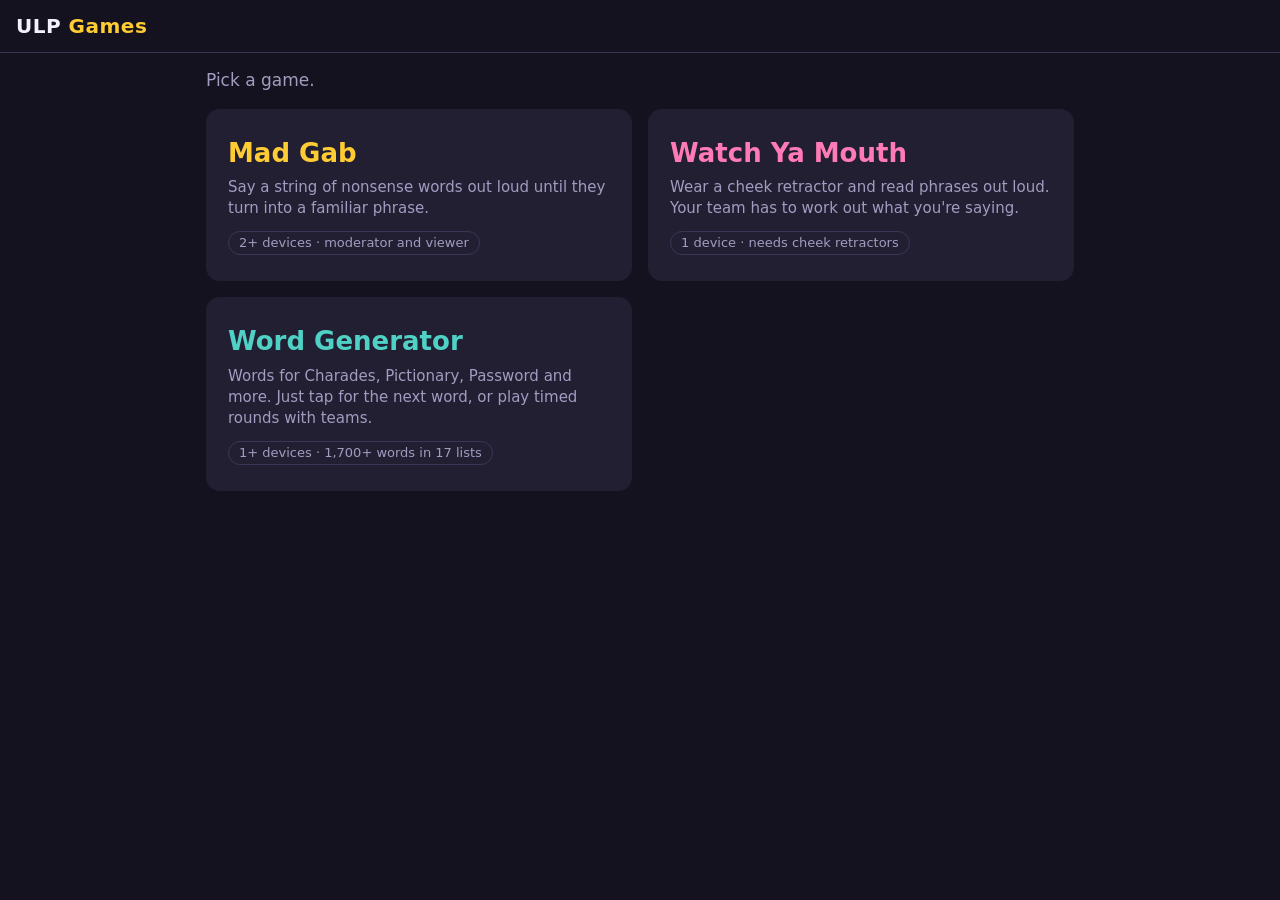
==== index.html @ d0f8ffa8 "Word Generator: add viewer screens run by a moderator The device you start on is the moderator and k" ====
<!doctype html>
<html lang="en">
<head>
<meta charset="utf-8">
<meta name="viewport" content="width=device-width, initial-scale=1, viewport-fit=cover">
<title>ULP Games</title>
<script>
  // Room links made before the games had their own folders: send them on to Mad Gab.
  if (new URLSearchParams(location.search).has('join')) location.replace('madgab/' + location.search);
</script>
<link rel="stylesheet" href="shared/style.css">
</head>
<body>
<header>
  <h1>ULP <span>Games</span></h1>
</header>
<main>
  <p class="muted" style="margin:0">Pick a game.</p>
  <div class="games">
    <a class="game-card" href="madgab/" style="--game:#ffcc33">
      <h2>Mad Gab</h2>
      <p>Say a string of nonsense words out loud until they turn into a familiar phrase.</p>
      <span class="tag">2+ devices · moderator and viewer</span>
    </a>
    <a class="game-card" href="watch-ya-mouth/" style="--game:#ff7ab6">
      <h2>Watch Ya Mouth</h2>
      <p>Wear a cheek retractor and read phrases out loud. Your team has to work out what you're saying.</p>
      <span class="tag">1 device · needs cheek retractors</span>
    </a>
    <a class="game-card" href="word-generator/" style="--game:#4fd1c5">
      <h2>Word Generator</h2>
      <p>Words for Charades, Pictionary, Password and more. Just tap for the next word, or play timed rounds with teams.</p>
      <span class="tag">1+ devices · 1,700+ words in 17 lists</span>
    </a>
  </div>
</main>
</body>
</html>
---- shared/style.css ----
:root {
  --bg: #14121f; --panel: #221f33; --text: #f4f1ff; --muted: #a29cc0;
  --accent: #ffcc33; --good: #3ecf8e; --bad: #ff6b6b; --line: #3a3654;
}
* { box-sizing: border-box; }
html, body { margin: 0; height: 100%; }
body {
  background: var(--bg); color: var(--text);
  font: 17px/1.4 system-ui, -apple-system, "Segoe UI", sans-serif;
  display: flex; flex-direction: column; min-height: 100dvh;
}
header { padding: 12px 16px; display: flex; align-items: center; gap: 12px; border-bottom: 1px solid var(--line); }
header h1 { margin: 0; font-size: 20px; letter-spacing: .5px; }
header h1 span { color: var(--accent); }
header { position: relative; }
.brand { background: none; padding: 4px 6px; margin: -4px -6px; font-size: 20px; font-weight: 700; letter-spacing: .5px; }
.brand small { font-size: 12px; color: var(--muted); }
.menu {
  position: absolute; top: calc(100% - 4px); left: 10px; z-index: 10; min-width: 220px;
  background: var(--panel); border: 1px solid var(--line); border-radius: 12px; padding: 6px;
  box-shadow: 0 10px 30px rgba(0,0,0,.45); display: flex; flex-direction: column;
}
.menu button { background: none; text-align: left; padding: 12px 14px; font-weight: 500; border-radius: 8px; }
.menu button:hover { background: var(--line); }
.menu .danger { color: var(--bad); }
.overlay { position: fixed; inset: 0; z-index: 20; background: rgba(0,0,0,.6); display: flex; align-items: center; justify-content: center; padding: 16px; }
.overlay .panel { max-width: 420px; width: 100%; }
.overlay h2 { margin: 0 0 4px; font-size: 22px; }
.overlay h2 span { color: var(--accent); }
header .status { margin-left: auto; font-size: 14px; color: var(--muted); }
.dot { display: inline-block; width: 9px; height: 9px; border-radius: 50%; background: var(--bad); margin-right: 6px; vertical-align: middle; }
.dot.on { background: var(--good); }
main { flex: 1; display: flex; flex-direction: column; padding: 16px; gap: 16px; max-width: 900px; width: 100%; margin: 0 auto; }
.hidden { display: none !important; }
.panel { background: var(--panel); border-radius: 14px; padding: 18px; }
button {
  font: inherit; font-weight: 600; border: 0; border-radius: 12px; padding: 14px 18px;
  background: var(--line); color: var(--text); cursor: pointer;
}
button:active { transform: scale(.98); }
button:disabled { opacity: .4; cursor: default; }
button.primary { background: var(--accent); color: #1a1600; }
button.good { background: var(--good); color: #002414; }
button.bad { background: var(--bad); color: #2a0000; }
input, select {
  font: inherit; background: var(--bg); color: var(--text); border: 1px solid var(--line);
  border-radius: 10px; padding: 10px 12px; width: 100%;
}
label { display: block; font-size: 14px; color: var(--muted); margin-bottom: 6px; }
.row { display: flex; gap: 12px; flex-wrap: wrap; }
.row > * { flex: 1 1 160px; }
.big-choice { display: grid; gap: 16px; grid-template-columns: 1fr 1fr; }
@media (max-width: 560px) { .big-choice { grid-template-columns: 1fr; } }
.big-choice button { padding: 28px 18px; font-size: 22px; text-align: left; }
.big-choice button small { display: block; font-weight: 400; font-size: 15px; opacity: .75; margin-top: 6px; }
.code { font: 700 44px/1 ui-monospace, Menlo, monospace; letter-spacing: 8px; color: var(--accent); }
.muted { color: var(--muted); }
.center { text-align: center; }
#qr { background: #fff; padding: 10px; border-radius: 10px; display: inline-block; }
#qr img, #qr canvas { display: block; }

.scorebar { display: flex; gap: 10px; flex-wrap: wrap; justify-content: center; }
.team { background: var(--panel); border-radius: 12px; padding: 8px 14px; text-align: center; min-width: 110px; border: 2px solid transparent; }
.team.current { border-color: var(--accent); }
.team b { display: block; font-size: 26px; }
.clock { font: 700 64px/1 ui-monospace, Menlo, monospace; text-align: center; }
.clock.low { color: var(--bad); }
.puzzle {
  font-weight: 800; text-align: center; line-height: 1.15;
  font-size: clamp(34px, 9vw, 84px); padding: 24px 8px; word-break: break-word;
}
.answer { text-align: center; font-size: clamp(22px, 5vw, 36px); color: var(--good); font-weight: 700; }
.answer-label { text-align: center; font-size: 13px; text-transform: uppercase; letter-spacing: 2px; color: var(--muted); }
.actions { display: grid; grid-template-columns: 1fr 1fr; gap: 12px; }
.actions button { padding: 26px; font-size: 24px; }
.results { list-style: none; padding: 0; margin: 0; }
.results li { padding: 8px 0; border-bottom: 1px solid var(--line); display: flex; gap: 10px; }
.results li .mark { width: 22px; flex: none; font-weight: 800; }
.results li.got .mark { color: var(--good); }
.results li.skip .mark { color: var(--bad); }
.results .p { color: var(--muted); font-size: 15px; }
.viewer-stage { flex: 1; display: flex; flex-direction: column; justify-content: center; gap: 12px; }
.banner { text-align: center; font-size: 26px; font-weight: 700; }
a { color: var(--accent); }

/* Game picker (the site's start page) */
.games { display: grid; gap: 16px; grid-template-columns: 1fr 1fr; }
@media (max-width: 560px) { .games { grid-template-columns: 1fr; } }
.game-card {
  display: block; text-decoration: none; color: var(--text); background: var(--panel);
  border-radius: 14px; padding: 24px 20px; border: 2px solid transparent;
}
.game-card:hover { border-color: var(--game, var(--accent)); }
.game-card h2 { margin: 0 0 6px; font-size: 26px; color: var(--game, var(--accent)); }
.game-card p { margin: 0; color: var(--muted); font-size: 15px; }
.game-card .tag { display: inline-block; margin-top: 12px; font-size: 13px; color: var(--muted); border: 1px solid var(--line); border-radius: 999px; padding: 2px 10px; }
.back { font-size: 15px; color: var(--muted); text-decoration: none; }
.back:hover { color: var(--text); }

/* Watch Ya Mouth has its own accent colour */
body.wym { --accent: #ff7ab6; }
body.wym button.primary { color: #2a0016; }

/* Word Generator's accent colour */
body.wg { --accent: #4fd1c5; }
body.wg button.primary { color: #00201d; }
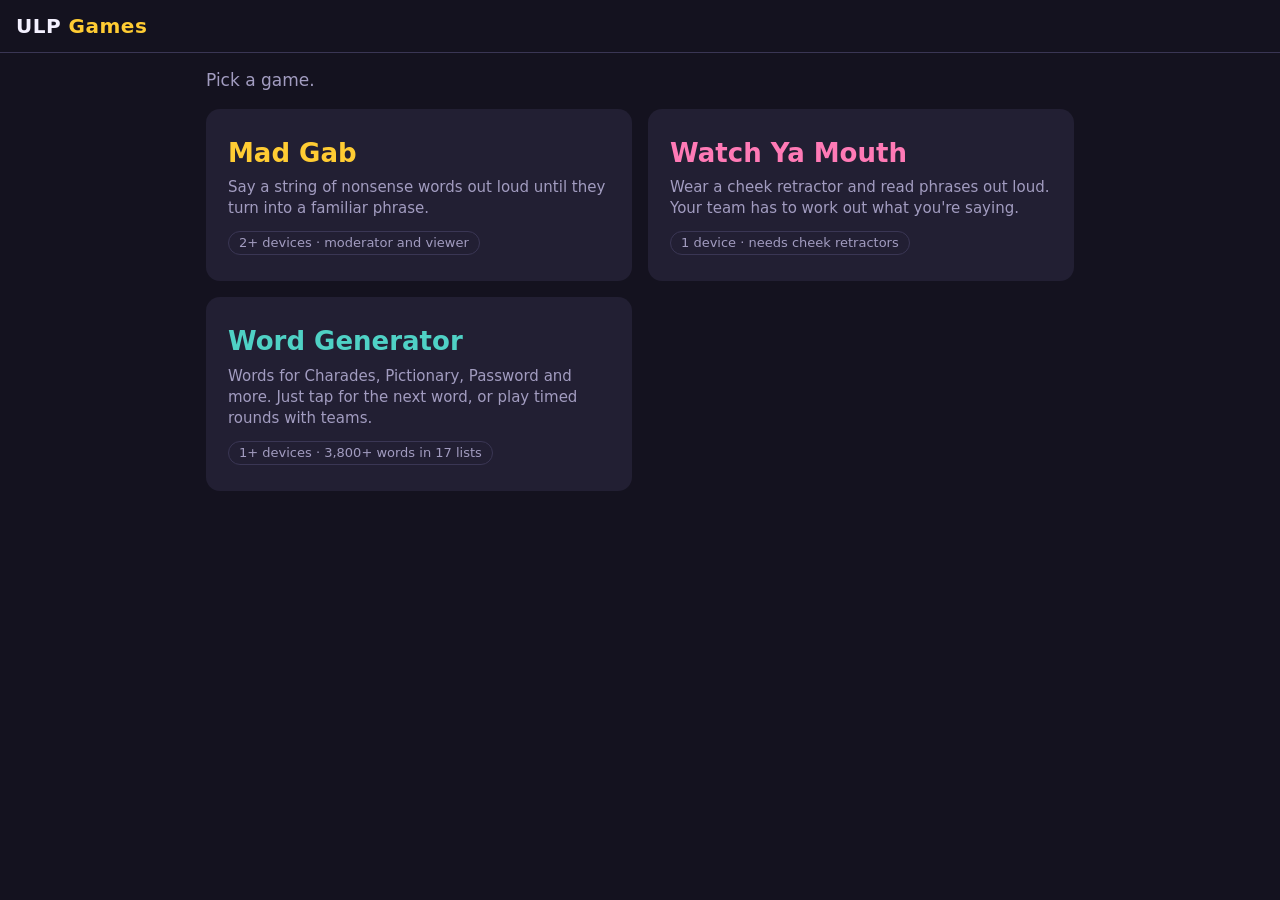
==== commit 64961c96: "Word Generator: add about 2,000 Pictionary and Charades words Words picked from the 12dicts 2of12 li" ====
--- a/index.html
+++ b/index.html
@@ -30,7 +30,7 @@
     <a class="game-card" href="word-generator/" style="--game:#4fd1c5">
       <h2>Word Generator</h2>
       <p>Words for Charades, Pictionary, Password and more. Just tap for the next word, or play timed rounds with teams.</p>
-      <span class="tag">1+ devices · 1,700+ words in 17 lists</span>
+      <span class="tag">1+ devices · 3,800+ words in 17 lists</span>
     </a>
   </div>
 </main>
--- a/shared/style.css
+++ b/shared/style.css
@@ -81,6 +81,13 @@
 .results .p { color: var(--muted); font-size: 15px; }
 .viewer-stage { flex: 1; display: flex; flex-direction: column; justify-content: center; gap: 12px; }
 .banner { text-align: center; font-size: 26px; font-weight: 700; }
+/* A scoreboard viewer: no card, so the clock and scores fill the screen */
+.board .clock { font-size: clamp(88px, 28vw, 220px); }
+.board .team { min-width: 140px; padding: 12px 20px; font-size: 20px; }
+.board .team b { font-size: clamp(40px, 10vw, 72px); }
+.board #vCard, .board #vNote { display: none; }
+.big-choice.three { grid-template-columns: 1fr 1fr 1fr; }
+@media (max-width: 760px) { .big-choice.three { grid-template-columns: 1fr; } }
 a { color: var(--accent); }
 
 /* Game picker (the site's start page) */
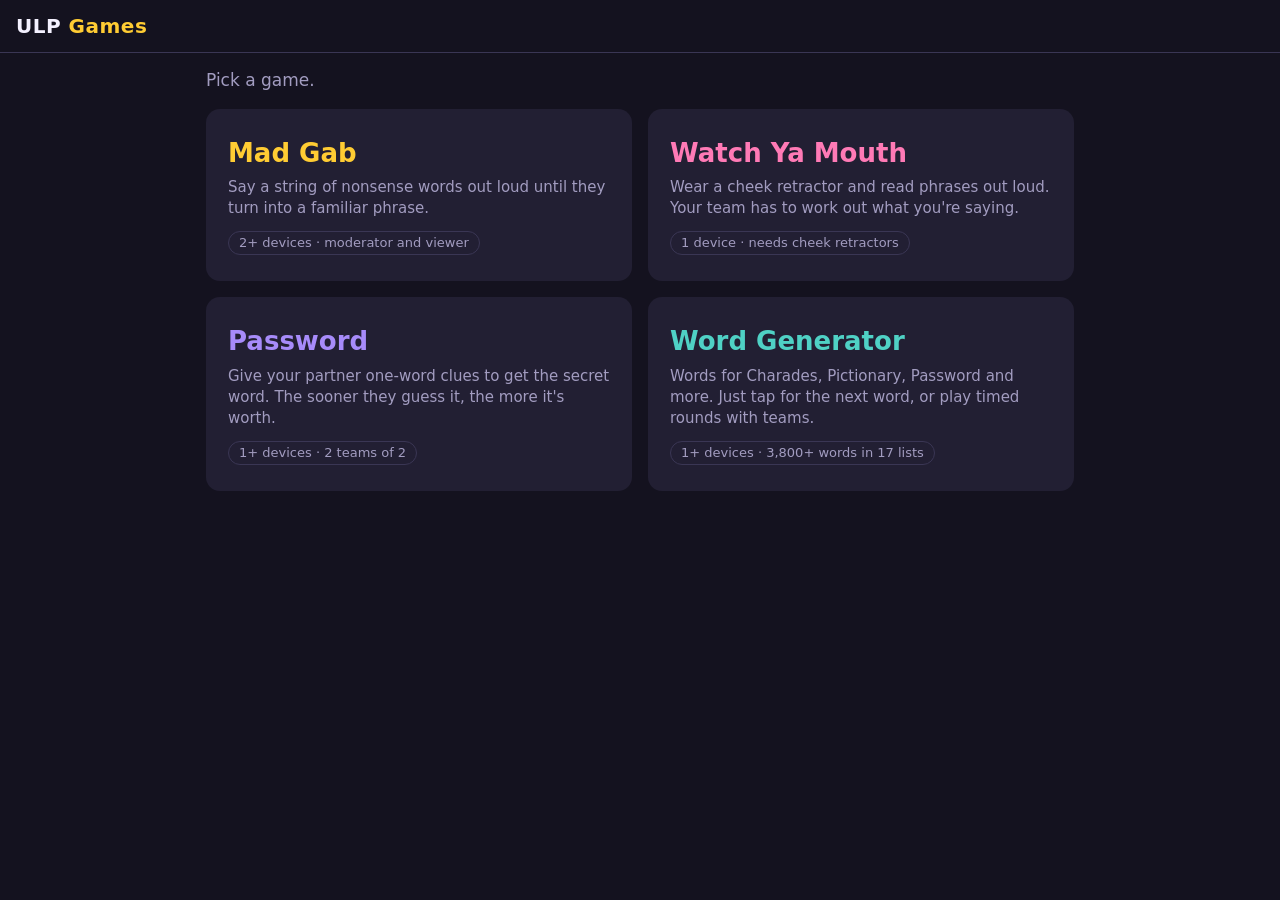
==== commit 0a0c0de6: "Add Password: one-word clues, points that drop with every miss Two teams of two. The team shown as g" ====
--- a/index.html
+++ b/index.html
@@ -27,6 +27,11 @@
       <p>Wear a cheek retractor and read phrases out loud. Your team has to work out what you're saying.</p>
       <span class="tag">1 device · needs cheek retractors</span>
     </a>
+    <a class="game-card" href="password/" style="--game:#a78bfa">
+      <h2>Password</h2>
+      <p>Give your partner one-word clues to get the secret word. The sooner they guess it, the more it's worth.</p>
+      <span class="tag">1+ devices · 2 teams of 2</span>
+    </a>
     <a class="game-card" href="word-generator/" style="--game:#4fd1c5">
       <h2>Word Generator</h2>
       <p>Words for Charades, Pictionary, Password and more. Just tap for the next word, or play timed rounds with teams.</p>
--- a/shared/style.css
+++ b/shared/style.css
@@ -86,6 +86,9 @@
 .board .team { min-width: 140px; padding: 12px 20px; font-size: 20px; }
 .board .team b { font-size: clamp(40px, 10vw, 72px); }
 .board #vCard, .board #vNote { display: none; }
+/* The START card that begins a timed round */
+.start-card { cursor: pointer; border: 3px dashed var(--accent); }
+.start-card .puzzle { color: var(--accent); letter-spacing: 6px; }
 .big-choice.three { grid-template-columns: 1fr 1fr 1fr; }
 @media (max-width: 760px) { .big-choice.three { grid-template-columns: 1fr; } }
 a { color: var(--accent); }
@@ -111,3 +114,23 @@
 /* Word Generator's accent colour */
 body.wg { --accent: #4fd1c5; }
 body.wg button.primary { color: #00201d; }
+
+/* Password: its accent colour, a colour per team, the turn banner and the points the word is worth */
+body.pw { --accent: #a78bfa; --teamA: #ffb547; --teamB: #4cc9f0; }
+body.pw button.primary { color: #1a0f33; }
+.turn { text-align: center; font-weight: 800; font-size: clamp(22px, 6vw, 40px); letter-spacing: 1px;
+  padding: 12px; border-radius: 14px; color: #14121f; text-transform: uppercase; }
+.turn small { display: block; font-size: 15px; font-weight: 600; letter-spacing: 0; text-transform: none; opacity: .8; }
+.turn.t0 { background: var(--teamA); }
+.turn.t1 { background: var(--teamB); }
+.worth { text-align: center; font: 800 clamp(48px, 16vw, 110px)/1 ui-monospace, Menlo, monospace; }
+.worth small { display: block; font: 600 15px system-ui, sans-serif; color: var(--muted); letter-spacing: 2px; text-transform: uppercase; margin-top: 6px; }
+.team.g0 { border-color: var(--teamA); background: color-mix(in srgb, var(--teamA) 22%, var(--panel)); }
+.team.g1 { border-color: var(--teamB); background: color-mix(in srgb, var(--teamB) 22%, var(--panel)); }
+.team .who { font-size: 12px; font-weight: 700; text-transform: uppercase; letter-spacing: 1px; }
+.team.g0 .who { color: var(--teamA); }
+.team.g1 .who { color: var(--teamB); }
+.actions button small { display: block; font-size: 15px; font-weight: 600; opacity: .8; margin-top: 4px; }
+.board .worth { font-size: clamp(80px, 26vw, 200px); }
+.board .turn { font-size: clamp(30px, 8vw, 60px); }
+.board .team b { font-size: clamp(40px, 10vw, 72px); }
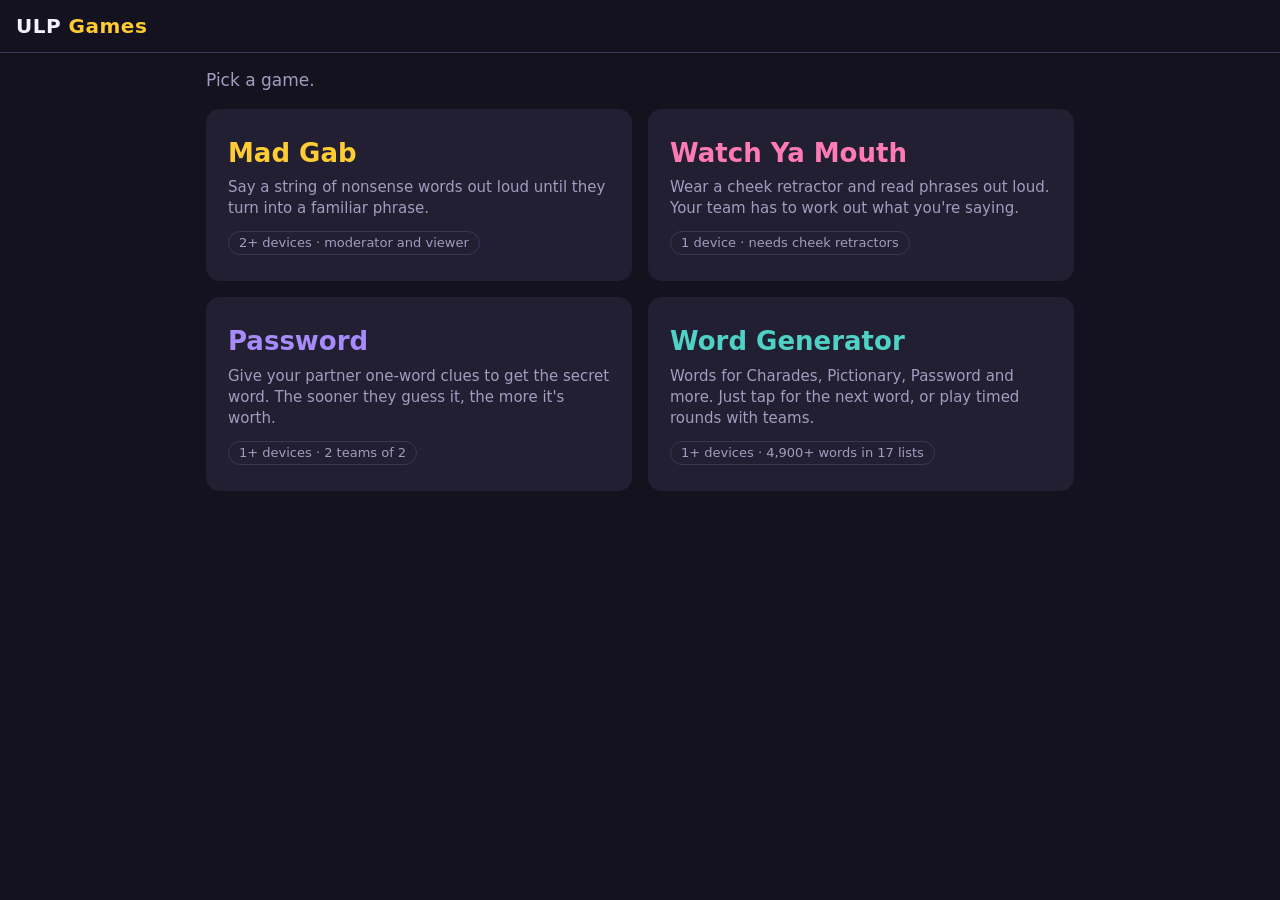
==== commit cde6552a: "Word Generator: bigger topic lists, about 230 more movies Movies goes from 99 to 326: popular films " ====
--- a/index.html
+++ b/index.html
@@ -35,7 +35,7 @@
     <a class="game-card" href="word-generator/" style="--game:#4fd1c5">
       <h2>Word Generator</h2>
       <p>Words for Charades, Pictionary, Password and more. Just tap for the next word, or play timed rounds with teams.</p>
-      <span class="tag">1+ devices · 3,800+ words in 17 lists</span>
+      <span class="tag">1+ devices · 4,900+ words in 17 lists</span>
     </a>
   </div>
 </main>
--- a/shared/style.css
+++ b/shared/style.css
@@ -131,6 +131,7 @@
 .team.g0 .who { color: var(--teamA); }
 .team.g1 .who { color: var(--teamB); }
 .actions button small { display: block; font-size: 15px; font-weight: 600; opacity: .8; margin-top: 4px; }
+.worth .clue { font-size: .55em; }
 .board .worth { font-size: clamp(80px, 26vw, 200px); }
 .board .turn { font-size: clamp(30px, 8vw, 60px); }
 .board .team b { font-size: clamp(40px, 10vw, 72px); }
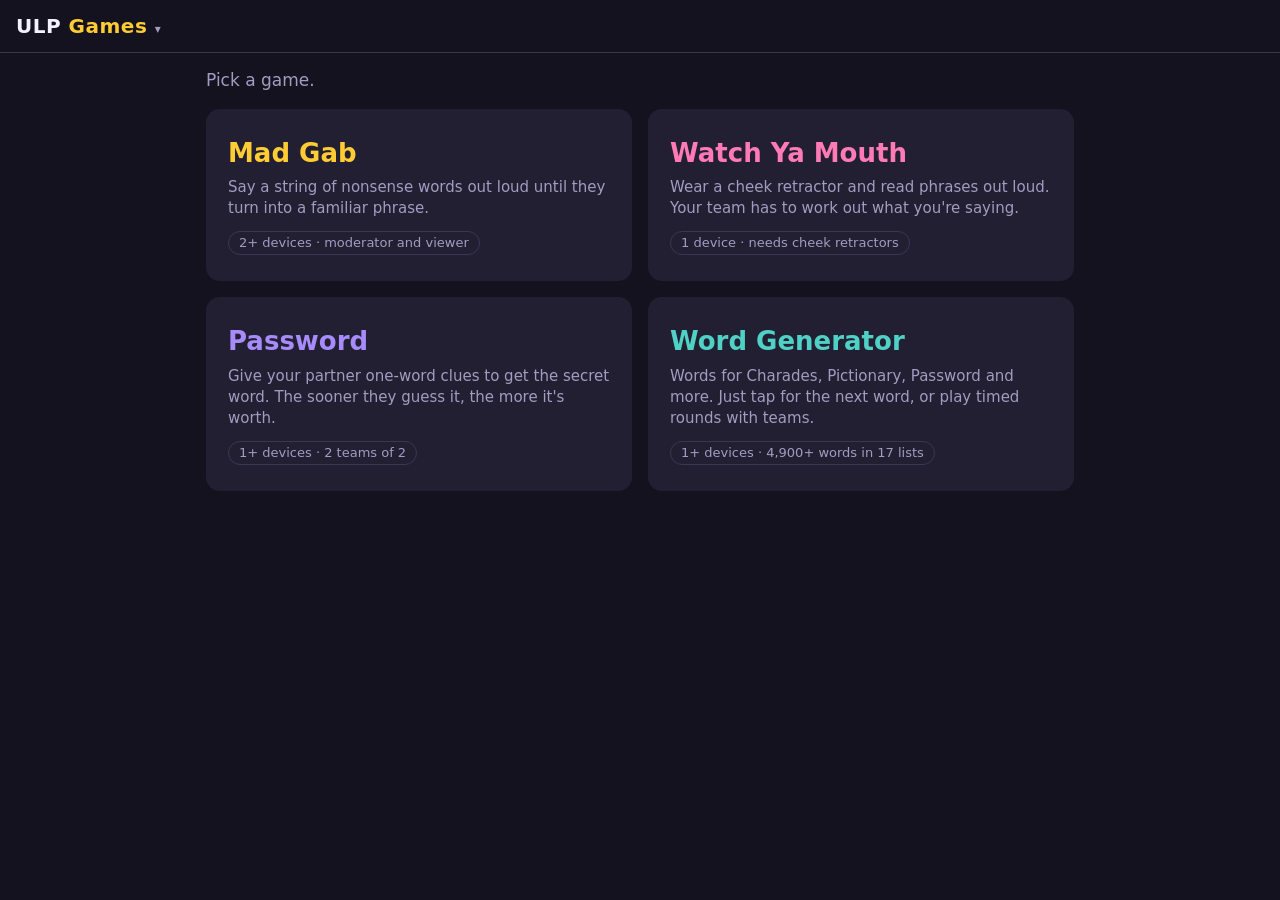
==== commit 2c187e4c: "Home in every game's menu; Reload moves to the start page's menu Every game's menu now has Home, bac" ====
--- a/index.html
+++ b/index.html
@@ -12,7 +12,8 @@
 </head>
 <body>
 <header>
-  <h1>ULP <span>Games</span></h1>
+  <h1><button id="btnMenu" class="brand" aria-haspopup="true" aria-expanded="false">ULP <span>Games</span> <small>▾</small></button></h1>
+  <div id="menu" class="menu hidden" role="menu"></div>
 </header>
 <main>
   <p class="muted" style="margin:0">Pick a game.</p>
@@ -39,5 +40,11 @@
     </a>
   </div>
 </main>
+<script type="module">
+  import { initMenu, reloadLatest } from './shared/common.js';
+  // The start page's menu: Reload gets the latest version of the site (a saved home-screen
+  // web app has no refresh button).
+  initMenu(() => [['Reload', reloadLatest]], { home: false });
+</script>
 </body>
 </html>
--- a/shared/style.css
+++ b/shared/style.css
@@ -4,6 +4,8 @@
 }
 * { box-sizing: border-box; }
 html, body { margin: 0; height: 100%; }
+/* Fast taps on buttons and cards are taps, not a double-tap zoom. Pinch zoom still works. */
+html, body, button, a, input, select, label, [role="button"], .panel { touch-action: manipulation; }
 body {
   background: var(--bg); color: var(--text);
   font: 17px/1.4 system-ui, -apple-system, "Segoe UI", sans-serif;
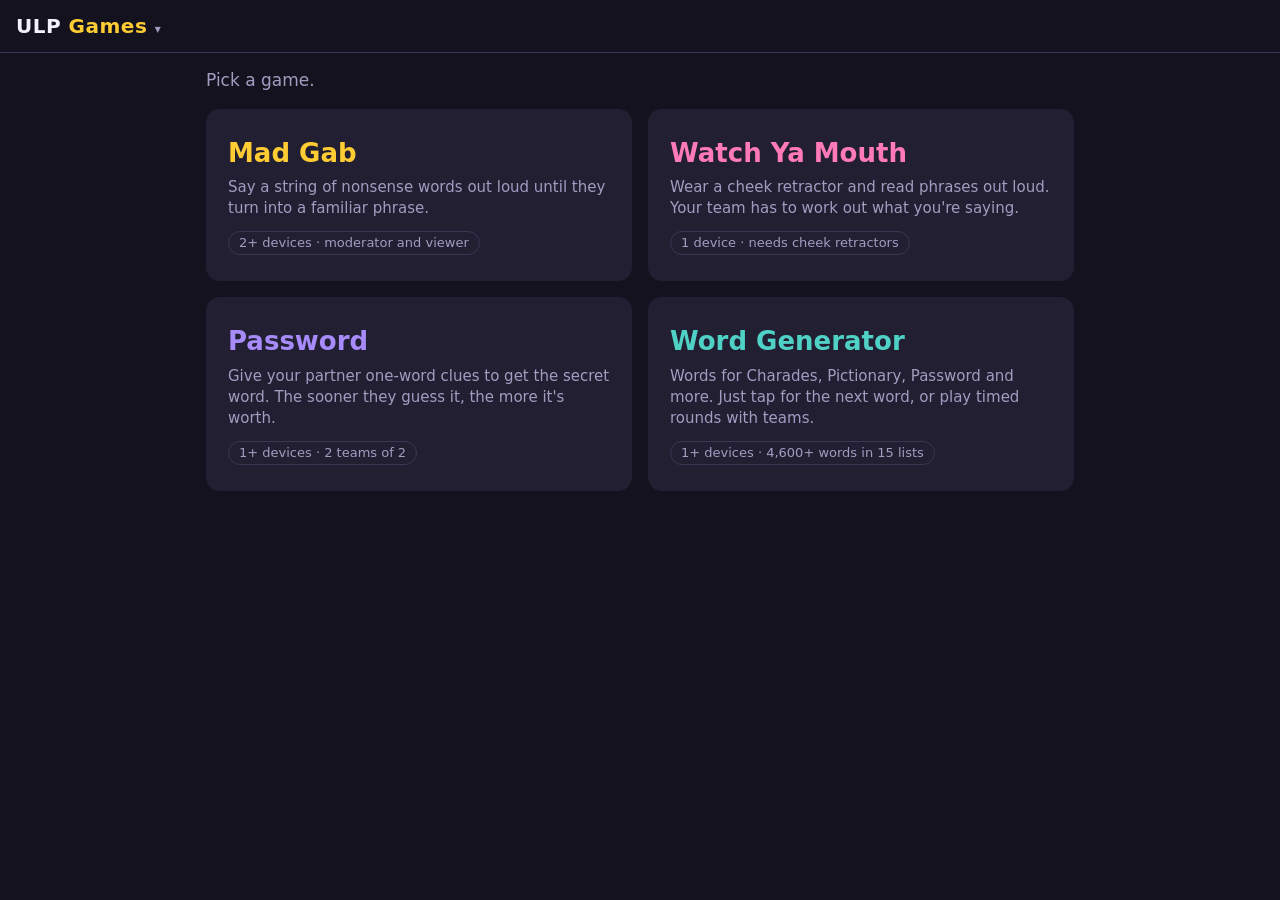
==== commit 9cd48b3e: "Word Generator: tick any mix of lists; drop the Password and Describe It lists Co-Authored-By: Claud" ====
--- a/index.html
+++ b/index.html
@@ -36,7 +36,7 @@
     <a class="game-card" href="word-generator/" style="--game:#4fd1c5">
       <h2>Word Generator</h2>
       <p>Words for Charades, Pictionary, Password and more. Just tap for the next word, or play timed rounds with teams.</p>
-      <span class="tag">1+ devices · 4,900+ words in 17 lists</span>
+      <span class="tag">1+ devices · 4,600+ words in 15 lists</span>
     </a>
   </div>
 </main>
--- a/shared/style.css
+++ b/shared/style.css
@@ -137,3 +137,16 @@
 .board .worth { font-size: clamp(80px, 26vw, 200px); }
 .board .turn { font-size: clamp(30px, 8vw, 60px); }
 .board .team b { font-size: clamp(40px, 10vw, 72px); }
+
+/* Word Generator's list picker: a heading per family, its lists as tick-box chips */
+.pick-group { margin-top: 12px; }
+.pick-group:first-child { margin-top: 0; }
+.pick-head { display: flex; align-items: center; justify-content: space-between; gap: 10px; margin-bottom: 8px; }
+.pick-head b { font-size: 15px; }
+.chip-btn { padding: 6px 12px; font-size: 14px; font-weight: 600; border-radius: 999px; flex: 0 0 auto !important; }
+.chips { display: flex; flex-wrap: wrap; gap: 8px; }
+.chip { display: inline-flex; align-items: center; gap: 8px; margin: 0; padding: 9px 14px; border-radius: 999px;
+  border: 2px solid var(--line); color: var(--text); font-size: 15px; cursor: pointer; user-select: none; }
+.chip input { width: auto; margin: 0; accent-color: var(--accent); }
+.chip small { color: var(--muted); font-size: 12px; }
+.chip:has(input:checked) { border-color: var(--accent); background: color-mix(in srgb, var(--accent) 18%, var(--panel)); }
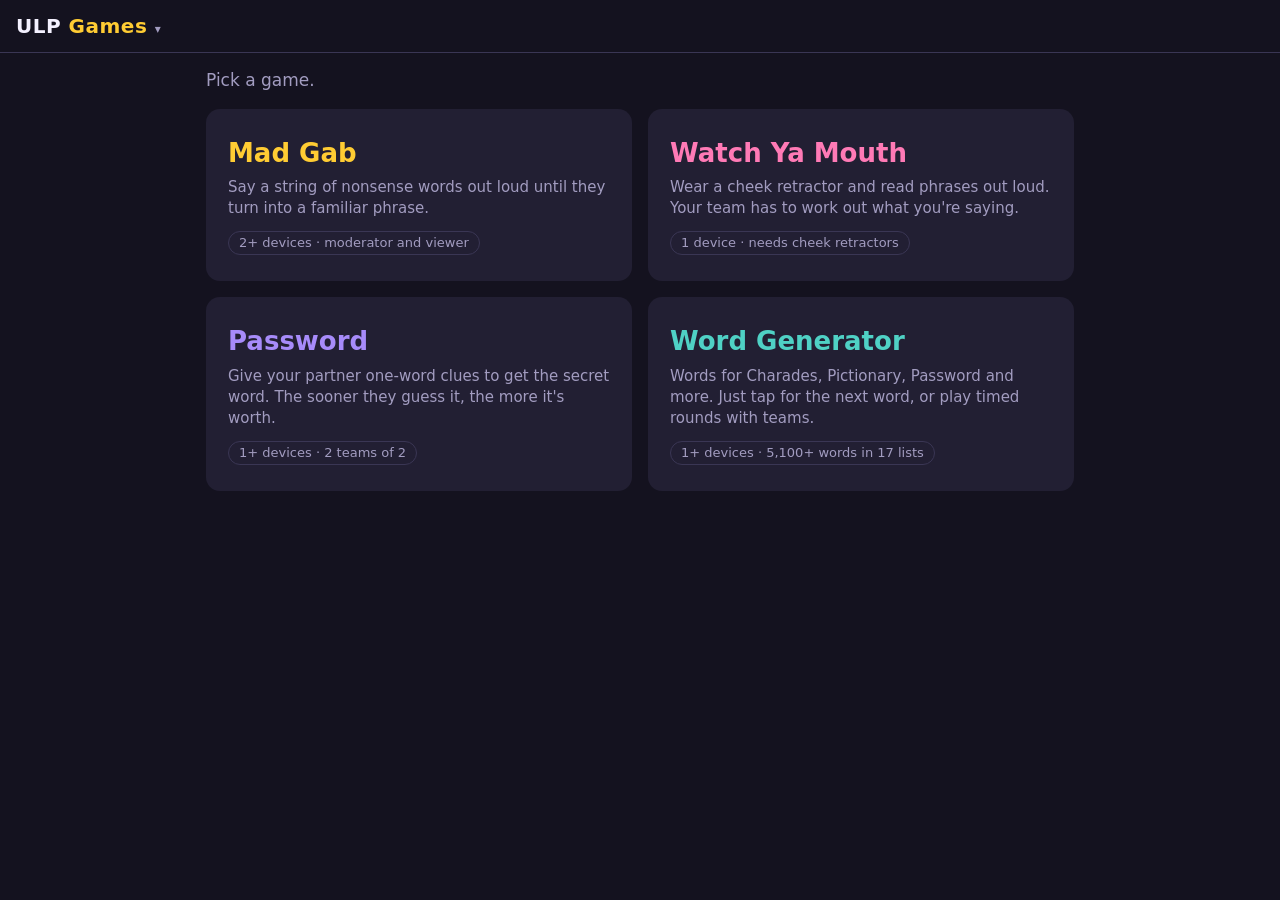
==== commit 1d5f719a: "Word Generator: Pictionary and Charades phrase lists Co-Authored-By: Claude Opus 5.5 <noreply@anthro" ====
--- a/index.html
+++ b/index.html
@@ -36,7 +36,7 @@
     <a class="game-card" href="word-generator/" style="--game:#4fd1c5">
       <h2>Word Generator</h2>
       <p>Words for Charades, Pictionary, Password and more. Just tap for the next word, or play timed rounds with teams.</p>
-      <span class="tag">1+ devices · 4,600+ words in 15 lists</span>
+      <span class="tag">1+ devices · 5,100+ words in 17 lists</span>
     </a>
   </div>
 </main>
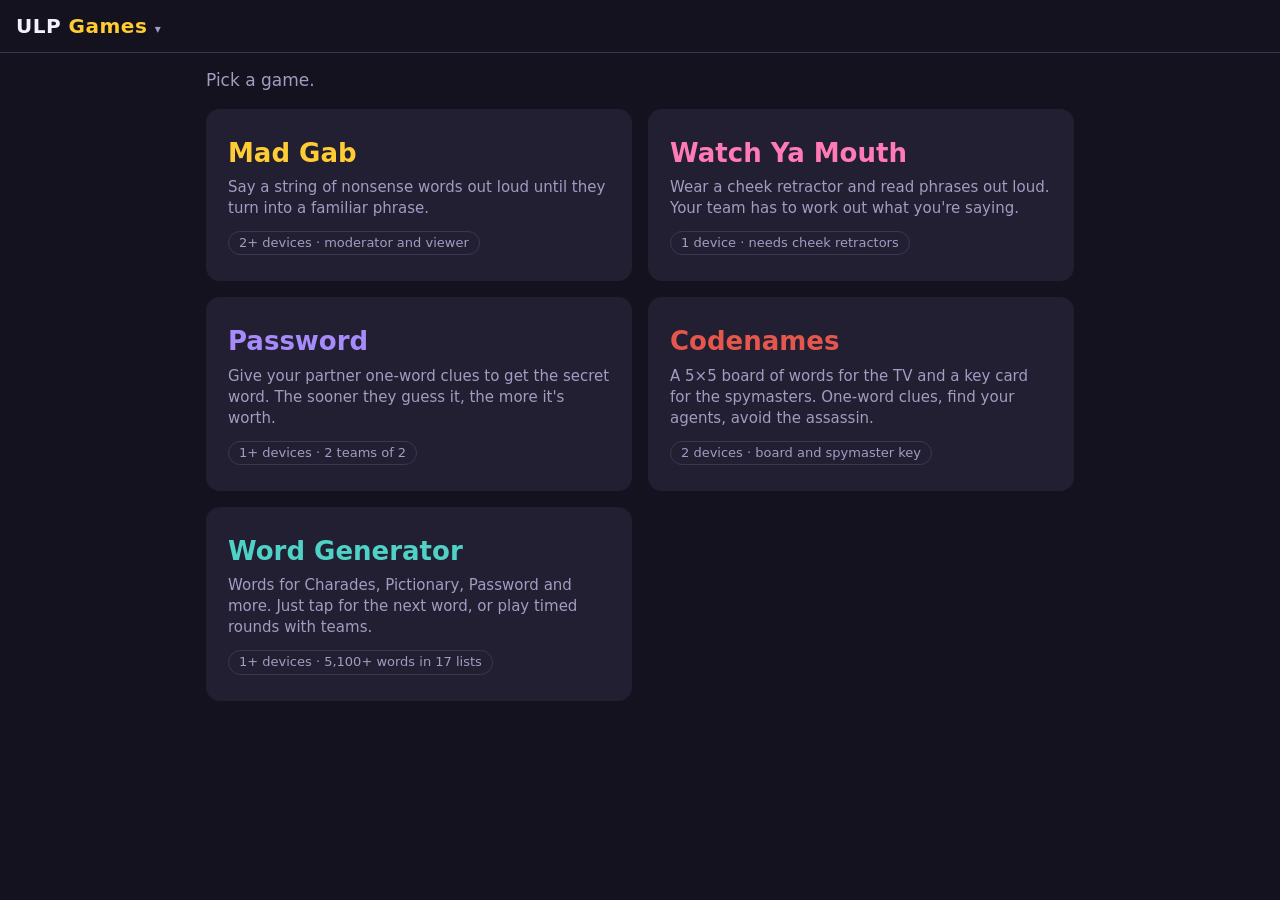
==== commit fb0b74c9: "Add Codenames: a board for the big screen and a spymaster key card Board and pictures come from the " ====
--- a/index.html
+++ b/index.html
@@ -33,6 +33,11 @@
       <p>Give your partner one-word clues to get the secret word. The sooner they guess it, the more it's worth.</p>
       <span class="tag">1+ devices · 2 teams of 2</span>
     </a>
+    <a class="game-card" href="codenames/" style="--game:#e5574d">
+      <h2>Codenames</h2>
+      <p>A 5×5 board of words for the TV and a key card for the spymasters. One-word clues, find your agents, avoid the assassin.</p>
+      <span class="tag">2 devices · board and spymaster key</span>
+    </a>
     <a class="game-card" href="word-generator/" style="--game:#4fd1c5">
       <h2>Word Generator</h2>
       <p>Words for Charades, Pictionary, Password and more. Just tap for the next word, or play timed rounds with teams.</p>
--- a/shared/style.css
+++ b/shared/style.css
@@ -150,3 +150,51 @@
 .chip input { width: auto; margin: 0; accent-color: var(--accent); }
 .chip small { color: var(--muted); font-size: 12px; }
 .chip:has(input:checked) { border-color: var(--accent); background: color-mix(in srgb, var(--accent) 18%, var(--panel)); }
+
+/* Codenames: the board (cards change colour, then show a picture) and the spymaster key */
+body.cn { --accent: #e5574d; --cnRed: #d44d4d; --cnBlue: #4d7bd4; --cnTan: #d2b48c; --cnGrey: #999; --cnBlack: #222; }
+body.cn button.primary { color: #2a0400; }
+body.cn-wide main { max-width: 1400px; }
+.cn-board { display: grid; grid-template-columns: repeat(5, minmax(0, 1fr)); gap: clamp(4px, 1.2vw, 12px);
+  background: #2e1810; border-radius: 14px; padding: clamp(6px, 1.6vw, 20px); perspective: 1000px; }
+.cn-cell { position: relative; aspect-ratio: 5 / 3; border: 3px solid #473831; border-radius: 12px;
+  background: #3a2a22; padding: clamp(2px, .6vw, 8px); container-type: inline-size; }
+.cn-card { position: absolute; inset: clamp(2px, .6vw, 8px); padding: 0; margin: 0; border-radius: 8px; overflow: hidden;
+  display: flex; align-items: center; justify-content: center; box-shadow: 0 4px 8px rgba(0,0,0,.2);
+  transition: transform .6s, background-color .2s; transform-style: preserve-3d; }
+.cn-card:hover { transform: translateY(-2px); }
+.cn-card:active { transform: none; }
+.cn-card .bg, .cn-card .fg, .cn-card .tint { position: absolute; inset: 0; background: center / cover no-repeat; pointer-events: none; }
+.cn-card .bg { z-index: 1; }
+.cn-card .tint { z-index: 2; opacity: 0; transition: opacity .3s; }
+.cn-card .fg { z-index: 3; opacity: 0; transition: opacity .3s; }
+.cn-card .word { position: relative; z-index: 4; background: rgba(255,255,255,.9); color: #000; border-radius: 4px;
+  padding: .2em .4em; font-weight: 800; font-size: clamp(6px, 10.5cqw, 26px); letter-spacing: .02em;
+  box-shadow: 0 1px 3px rgba(0,0,0,.1); max-width: 96%; line-height: 1.1; }
+.cn-card.revealed .word { display: none; }
+.cn-card.revealed .fg { opacity: 1; }
+.cn-card.revealed .tint { opacity: .5; }
+.cn-card.revealed.color-2 .tint { background-color: rgba(255,0,0,.9); }
+.cn-card.revealed.color-3 .tint { background-color: rgba(0,0,255,.5); }
+.cn-card.flipping { animation: cn-flip .6s ease-in-out; }
+@keyframes cn-flip { 0% { transform: rotateY(0); } 50% { transform: rotateY(90deg); } 100% { transform: rotateY(0); } }
+.cn-card.color-0 { background-color: var(--cnTan); }
+.cn-card.color-1 { background-color: var(--cnGrey); }
+.cn-card.color-2 { background-color: var(--cnRed); }
+.cn-card.color-3 { background-color: var(--cnBlue); }
+.cn-card.color-4 { background-color: var(--cnBlack); }
+
+.cn-first { text-align: center; font-weight: 800; font-size: clamp(20px, 6vw, 30px); text-transform: uppercase; letter-spacing: 1px; }
+.cn-first.first-red { color: var(--cnRed); }
+.cn-first.first-blue { color: var(--cnBlue); }
+.cn-key { display: grid; grid-template-columns: repeat(5, minmax(0, 1fr)); gap: clamp(4px, 1.5vw, 10px); width: min(100%, 520px); margin: 0 auto;
+  padding: clamp(10px, 3vw, 20px); border-radius: 16px; background: #1b1a1f; border: clamp(10px, 3.5vw, 22px) solid var(--line); }
+.cn-key.first-red { border-color: var(--cnRed); }
+.cn-key.first-blue { border-color: var(--cnBlue); }
+.cn-spot { aspect-ratio: 1; border-radius: 6px; display: flex; align-items: center; justify-content: center;
+  font-weight: 900; font-size: clamp(20px, 7vw, 40px); box-shadow: inset 0 -3px 0 rgba(0,0,0,.25); }
+.cn-spot.red { background: var(--cnRed); }
+.cn-spot.blue { background: var(--cnBlue); }
+.cn-spot.bystander { background: var(--cnTan); }
+.cn-spot.assassin { background: var(--cnBlack); color: #fff; outline: 2px solid #555; outline-offset: -2px; }
+body.cn #board, body.cn #key { display: flex; flex-direction: column; gap: 14px; }
